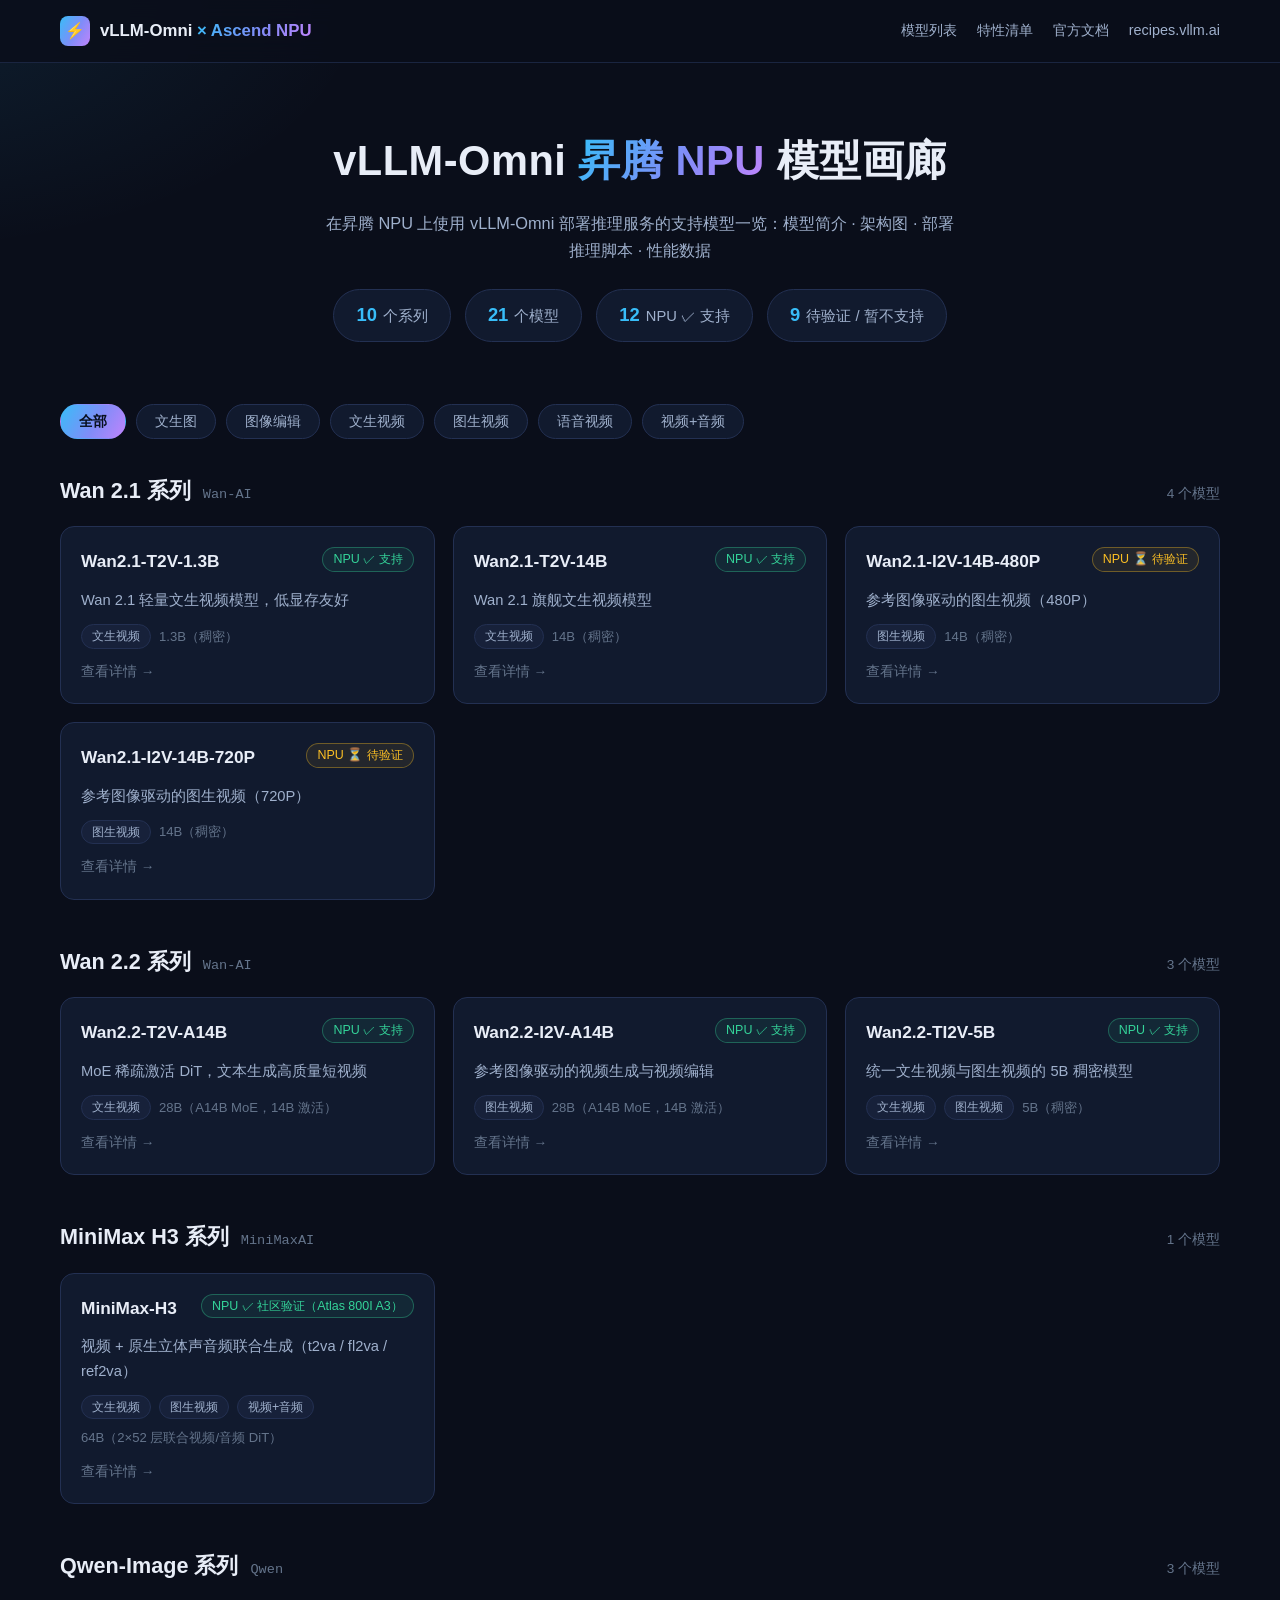
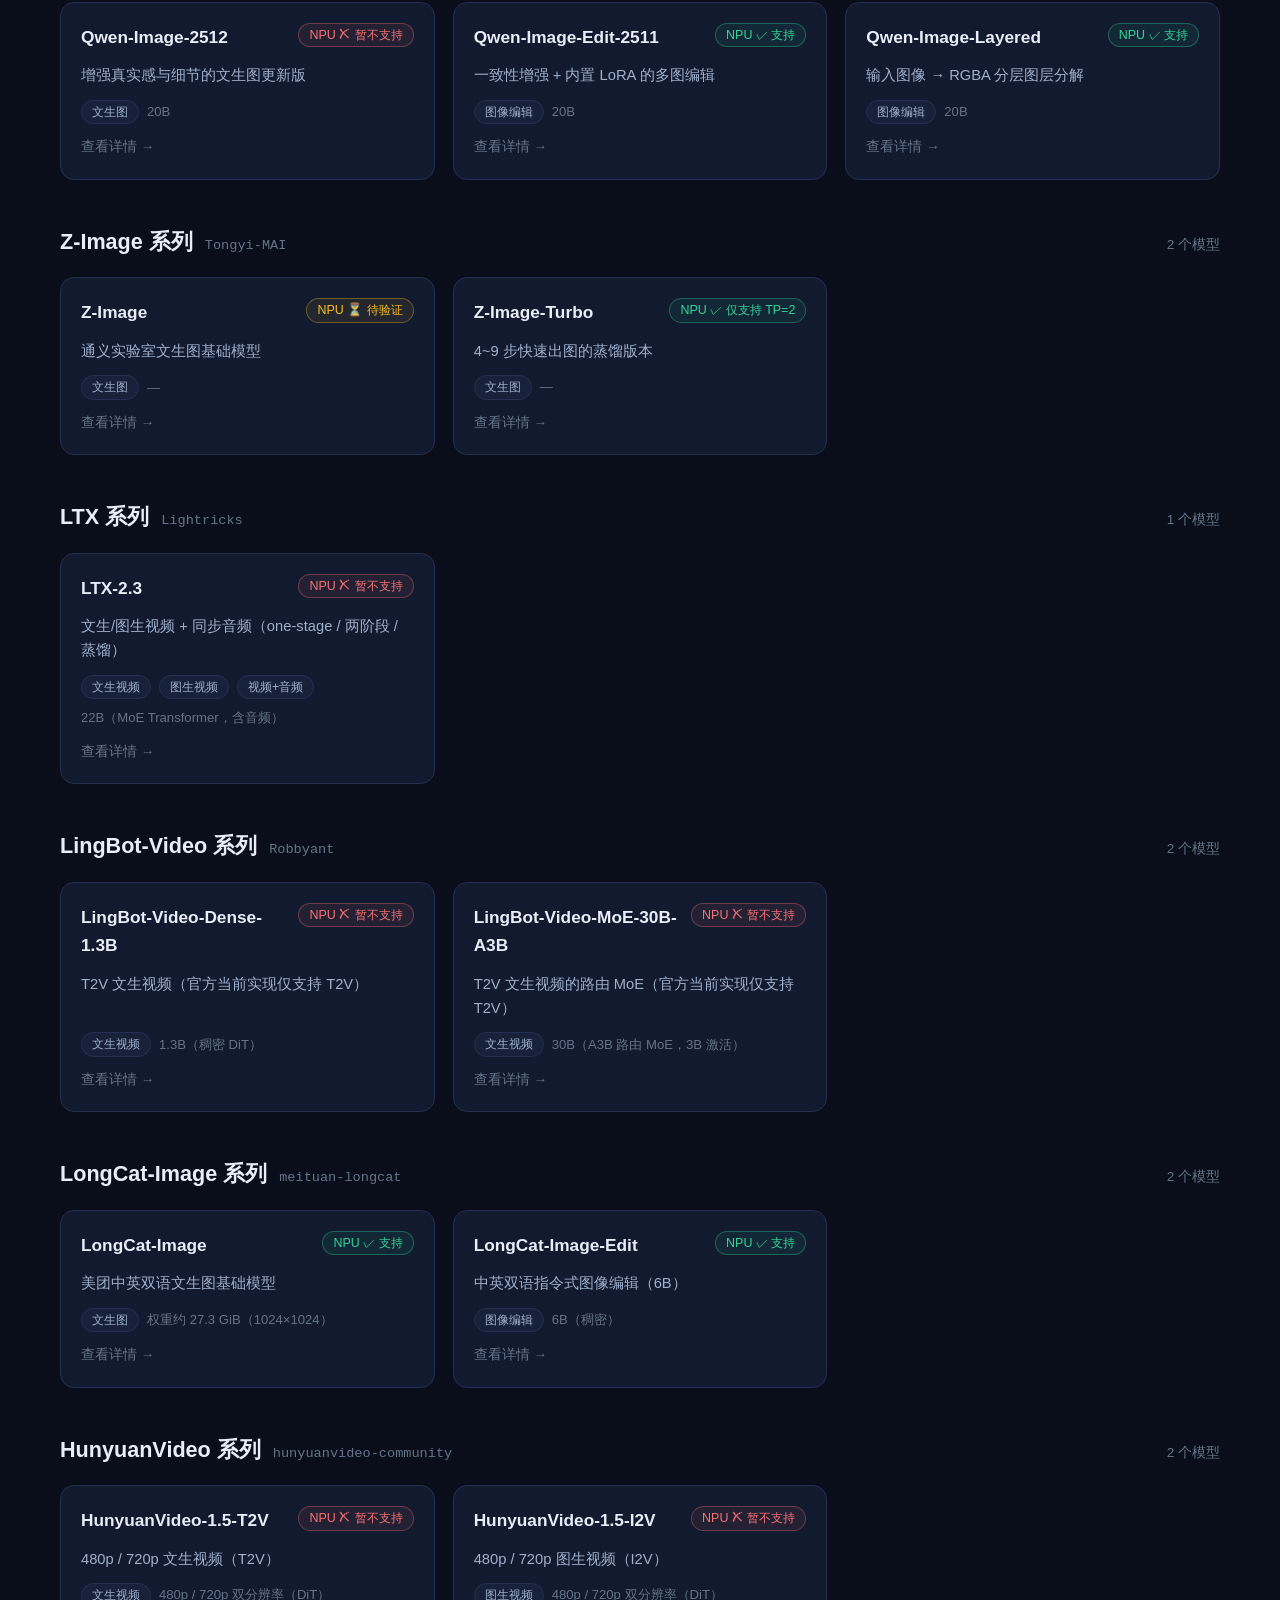
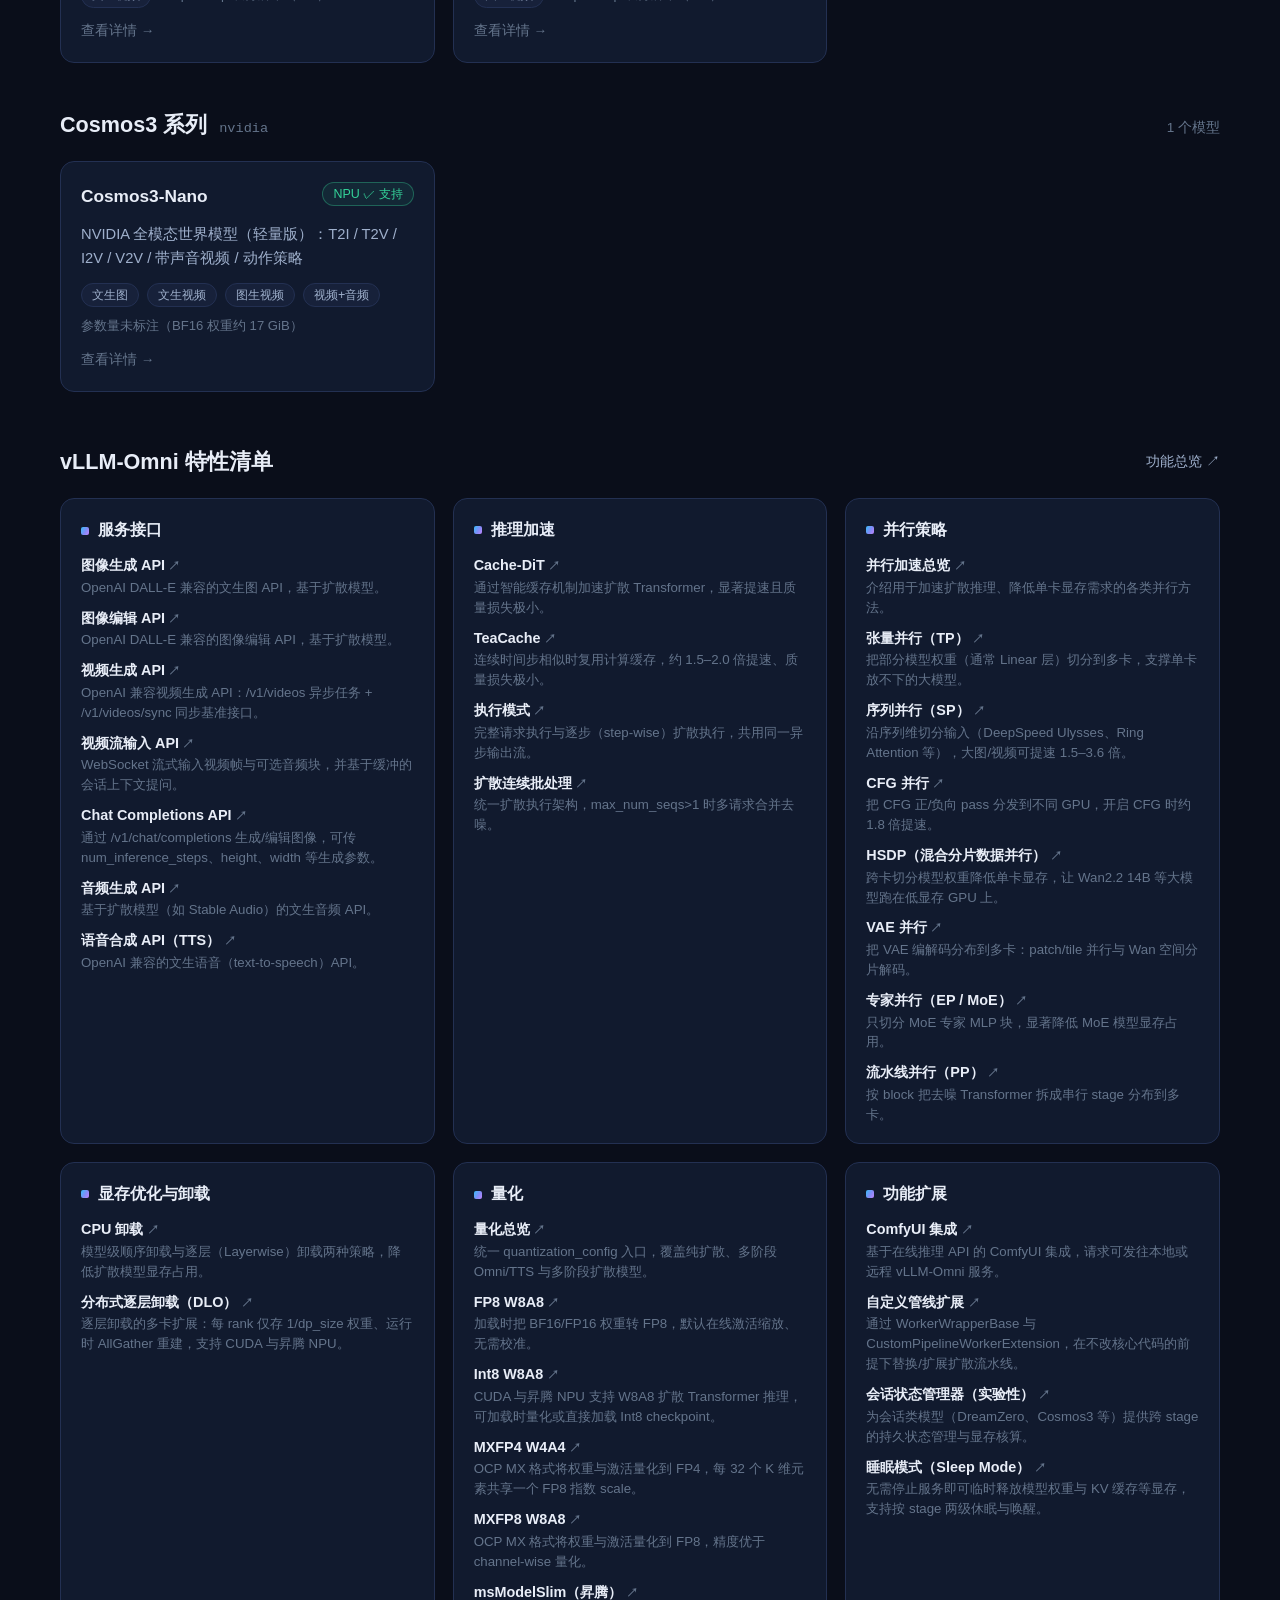
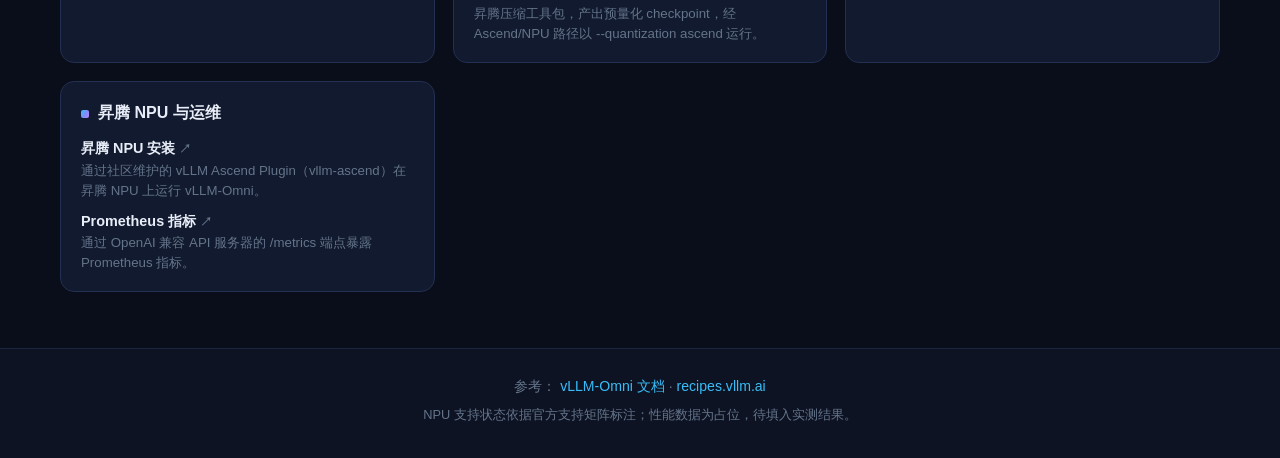
==== index.html @ f274305c "feat: Cosmos3-Super 替换为 Cosmos3-Nano（信息取自 ModelScope + 官方 Nano recipe，单卡 910B/910C NPU 部署）" ====
<!DOCTYPE html>
<html lang="zh-CN">
<head>
  <meta charset="UTF-8">
  <meta name="viewport" content="width=device-width, initial-scale=1.0">
  <title>vLLM-Omni × Ascend NPU 模型画廊</title>
  <link rel="stylesheet" href="assets/css/style.css?v=20260818k">
</head>
<body>
  <header class="site-header">
    <div class="container header-inner">
      <a class="brand" href="index.html">
        <span class="brand-mark">⚡</span>
        <span class="brand-text">vLLM-Omni <em>× Ascend NPU</em></span>
      </a>
      <nav class="site-nav">
        <a href="#models">模型列表</a>
        <a href="#features">特性清单</a>
        <a href="https://docs.vllm.com.cn/projects/vllm-omni/en/latest/" target="_blank" rel="noopener">官方文档</a>
        <a href="https://recipes.vllm.ai/" target="_blank" rel="noopener">recipes.vllm.ai</a>
      </nav>
    </div>
  </header>

  <section class="hero">
    <div class="container">
      <h1>vLLM-Omni <span class="grad">昇腾 NPU</span> 模型画廊</h1>
      <p class="hero-sub">
        在昇腾 NPU 上使用 vLLM-Omni 部署推理服务的支持模型一览：模型简介 · 架构图 · 部署推理脚本 · 性能数据
      </p>
      <div class="hero-stats" id="heroStats"></div>
    </div>
  </section>

  <main class="container" id="models">
    <div class="filters" id="filters"></div>
    <div id="seriesList"></div>

    <section class="site-section" id="features">
      <div class="site-section-head">
        <h2>vLLM-Omni 特性清单</h2>
        <a class="head-link" href="https://docs.vllm.com.cn/projects/vllm-omni/en/latest/features/" target="_blank" rel="noopener">功能总览 ↗</a>
      </div>
      <div class="feature-grid" id="featuresSection"></div>
    </section>
  </main>

  <footer class="site-footer">
    <div class="container">
      <p>
        参考：
        <a href="https://docs.vllm.com.cn/projects/vllm-omni/en/latest/" target="_blank" rel="noopener">vLLM-Omni 文档</a> ·
        <a href="https://recipes.vllm.ai/" target="_blank" rel="noopener">recipes.vllm.ai</a>
      </p>
      <p class="muted">NPU 支持状态依据官方支持矩阵标注；性能数据为占位，待填入实测结果。</p>
    </div>
  </footer>

  <script src="assets/js/data.js?v=20260818k"></script>
  <script src="assets/js/main.js?v=20260818k"></script>
</body>
</html>
---- assets/css/style.css ----
/* ============================================================
 * vLLM-Omni × Ascend NPU 模型画廊 —— 全局样式（深色科技风）
 * ============================================================ */

:root {
  --bg: #0a0e1a;
  --bg-soft: #0d1322;
  --surface: #111a2e;
  --surface-2: #17213a;
  --border: #233052;
  --border-soft: #1a2540;
  --text: #e8edf7;
  --text-2: #9fb0cc;
  --muted: #64748b;
  --accent: #38bdf8;
  --accent-2: #818cf8;
  --grad: linear-gradient(120deg, #38bdf8, #818cf8 55%, #c084fc);
  --green: #34d399;
  --red: #f87171;
  --amber: #fbbf24;
  --radius: 14px;
  --mono: ui-monospace, "SFMono-Regular", "JetBrains Mono", Menlo, Consolas, "Liberation Mono", monospace;
  --shadow: 0 10px 30px rgba(3, 8, 22, 0.55);
}

* { margin: 0; padding: 0; box-sizing: border-box; }

html { scroll-behavior: smooth; }

body {
  background:
    radial-gradient(1000px 500px at 85% -10%, rgba(129, 140, 248, 0.14), transparent 60%),
    radial-gradient(900px 460px at -10% 0%, rgba(56, 189, 248, 0.10), transparent 55%),
    var(--bg);
  color: var(--text);
  font-family: -apple-system, BlinkMacSystemFont, "Segoe UI", "PingFang SC", "Hiragino Sans GB", "Microsoft YaHei", "Noto Sans CJK SC", sans-serif;
  line-height: 1.65;
  min-height: 100vh;
  display: flex;
  flex-direction: column;
}

a { color: var(--accent); text-decoration: none; }
a:hover { text-decoration: underline; }

.container { width: min(1160px, 92%); margin: 0 auto; }

/* ---------- 顶部导航 ---------- */
.site-header {
  position: sticky; top: 0; z-index: 50;
  background: rgba(10, 14, 26, 0.82);
  backdrop-filter: blur(12px);
  border-bottom: 1px solid var(--border-soft);
}
.header-inner { display: flex; align-items: center; justify-content: space-between; height: 62px; }
.brand { display: flex; align-items: center; gap: 10px; color: var(--text); font-weight: 700; font-size: 1.05rem; }
.brand:hover { text-decoration: none; }
.brand-mark {
  width: 30px; height: 30px; border-radius: 8px;
  background: var(--grad); color: #081020;
  display: inline-flex; align-items: center; justify-content: center;
  font-size: 1rem; font-weight: 800;
}
.brand-text em { font-style: normal; background: var(--grad); -webkit-background-clip: text; background-clip: text; color: transparent; }
.site-nav { display: flex; gap: 20px; }
.site-nav a { color: var(--text-2); font-size: 0.9rem; }
.site-nav a:hover { color: var(--text); text-decoration: none; }

/* ---------- Hero ---------- */
.hero { padding: 64px 0 36px; text-align: center; }
.hero h1 {
  font-size: clamp(1.7rem, 4vw, 2.6rem);
  font-weight: 800; letter-spacing: 0.5px;
}
.hero h1 .grad { background: var(--grad); -webkit-background-clip: text; background-clip: text; color: transparent; }
.hero-sub { margin: 14px auto 0; max-width: 640px; color: var(--text-2); font-size: 1.02rem; }
.hero-stats { display: flex; justify-content: center; gap: 14px; margin-top: 26px; flex-wrap: wrap; }
.stat-pill {
  background: var(--surface); border: 1px solid var(--border);
  padding: 10px 22px; border-radius: 999px; font-size: 0.92rem;
}
.stat-pill b { color: var(--accent); font-size: 1.15rem; margin-right: 6px; }
.stat-pill span { color: var(--text-2); }

/* ---------- 筛选 chips ---------- */
.filters { display: flex; flex-wrap: wrap; gap: 10px; margin: 26px 0 34px; }
.chip {
  cursor: pointer; user-select: none;
  border: 1px solid var(--border); background: var(--surface);
  color: var(--text-2); padding: 7px 18px; border-radius: 999px;
  font-size: 0.9rem; transition: all 0.18s ease;
}
.chip:hover { color: var(--text); border-color: var(--accent); }
.chip.active { background: var(--grad); color: #081020; font-weight: 600; border-color: transparent; }

/* ---------- 系列分组与卡片 ---------- */
.series-section { margin-bottom: 44px; }
.series-head { display: flex; align-items: baseline; gap: 12px; margin-bottom: 18px; flex-wrap: wrap; }
.series-head h2 { font-size: 1.35rem; font-weight: 700; }
.series-org { color: var(--muted); font-size: 0.85rem; font-family: var(--mono); }
.series-count { margin-left: auto; color: var(--muted); font-size: 0.85rem; }

.cards { display: grid; grid-template-columns: repeat(auto-fill, minmax(300px, 1fr)); gap: 18px; }

.card {
  display: flex; flex-direction: column; gap: 12px;
  background: var(--surface); border: 1px solid var(--border);
  border-radius: var(--radius); padding: 20px;
  color: var(--text);
  transition: transform 0.18s ease, border-color 0.18s ease, box-shadow 0.18s ease;
  animation: fadeUp 0.35s ease both;
}
.card:hover {
  text-decoration: none; transform: translateY(-3px);
  border-color: var(--accent); box-shadow: var(--shadow);
}
.card-top { display: flex; align-items: flex-start; justify-content: space-between; gap: 10px; }
.card-name { font-size: 1.08rem; font-weight: 700; color: var(--text); }
.card:hover .card-name { color: var(--accent); }
.card-summary { color: var(--text-2); font-size: 0.92rem; flex: 1; }
.card-meta { display: flex; flex-wrap: wrap; align-items: center; gap: 8px; }
.card-params { color: var(--muted); font-size: 0.82rem; }
.card-more { color: var(--muted); font-size: 0.85rem; }
.card:hover .card-more { color: var(--accent); }

@keyframes fadeUp { from { opacity: 0; transform: translateY(10px); } to { opacity: 1; transform: none; } }

/* ---------- 徽章 ---------- */
.badge {
  display: inline-flex; align-items: center; gap: 4px;
  font-size: 0.78rem; line-height: 1; padding: 5px 10px;
  border-radius: 999px; border: 1px solid var(--border);
  color: var(--text-2); background: var(--surface-2); white-space: nowrap;
}
.badge-npu.ok { color: var(--green); border-color: rgba(52, 211, 153, 0.35); background: rgba(52, 211, 153, 0.08); }
.badge-npu.no { color: var(--red); border-color: rgba(248, 113, 113, 0.35); background: rgba(248, 113, 113, 0.08); }
.badge-npu.warn { color: var(--amber); border-color: rgba(251, 191, 36, 0.35); background: rgba(251, 191, 36, 0.08); }

/* ---------- 详情页 ---------- */
.breadcrumb { margin: 26px 0 8px; font-size: 0.88rem; color: var(--muted); }
.breadcrumb a { color: var(--text-2); }
.breadcrumb .sep { margin: 0 8px; color: var(--muted); }

.page-head { padding: 18px 0 8px; }
.page-head h1 { font-size: clamp(1.5rem, 3.4vw, 2.1rem); font-weight: 800; }
.meta-badges { display: flex; flex-wrap: wrap; align-items: center; gap: 10px; margin-top: 14px; }
.hf-link { font-family: var(--mono); font-size: 0.82rem; color: var(--text-2); }
.hf-link:hover { color: var(--accent); }

.section { margin-top: 40px; }
.section-title {
  display: flex; align-items: center; gap: 12px;
  font-size: 1.25rem; font-weight: 700; margin-bottom: 16px;
  padding-bottom: 10px; border-bottom: 1px solid var(--border-soft);
}
.sec-no {
  font-family: var(--mono); font-size: 0.85rem; color: #081020; font-weight: 700;
  background: var(--grad); padding: 3px 10px; border-radius: 7px;
}
.prose p { margin-bottom: 10px; color: var(--text-2); }
.prose strong { color: var(--text); }
.prose p:last-child { margin-bottom: 0; }

/* ---------- 架构图占位 ---------- */
.arch-placeholder {
  border: 2px dashed var(--border); border-radius: var(--radius);
  background: var(--bg-soft);
  min-height: 220px;
  display: flex; flex-direction: column; align-items: center; justify-content: center;
  gap: 6px; color: var(--muted); text-align: center; padding: 24px;
  margin-bottom: 18px;
}
.arch-icon { font-size: 2rem; opacity: 0.6; }
.arch-placeholder .ph-title { color: var(--text-2); font-size: 1rem; }
.arch-placeholder .ph-sub { font-size: 0.85rem; }

/* ---------- 代码块 ---------- */
.code-block {
  background: #0b1120; border: 1px solid var(--border);
  border-radius: var(--radius); overflow: hidden; margin-bottom: 18px;
}
.code-head {
  display: flex; align-items: center; gap: 10px;
  padding: 9px 14px; background: var(--surface-2);
  border-bottom: 1px solid var(--border-soft);
}
.code-head .cb-title { font-size: 0.88rem; color: var(--text); font-weight: 600; }
.code-head .cb-lang { font-size: 0.72rem; color: var(--muted); font-family: var(--mono); }
.copy-btn {
  margin-left: auto; cursor: pointer;
  background: transparent; color: var(--text-2);
  border: 1px solid var(--border); border-radius: 7px;
  font-size: 0.78rem; padding: 4px 12px;
  transition: all 0.15s ease; font-family: inherit;
}
.copy-btn:hover { color: var(--text); border-color: var(--accent); }
.code-block pre {
  padding: 16px 18px; overflow-x: auto;
  font-family: var(--mono); font-size: 0.83rem; line-height: 1.7;
  color: #c9d6ee; white-space: pre;
}
.code-block code { font-family: inherit; }

.code-note { font-size: 0.85rem; color: var(--muted); margin: -8px 0 18px; }

/* ---------- 性能数据表 ---------- */
.perf-hint {
  font-size: 0.86rem; color: var(--amber);
  background: rgba(251, 191, 36, 0.07); border: 1px solid rgba(251, 191, 36, 0.28);
  border-radius: 10px; padding: 10px 14px; margin-bottom: 14px;
}
.perf-table { width: 100%; border-collapse: collapse; font-size: 0.88rem; }
.perf-table th, .perf-table td {
  border: 1px solid var(--border-soft); padding: 10px 14px; text-align: left;
}
.perf-table thead th { background: var(--surface-2); color: var(--text); font-weight: 600; white-space: nowrap; }
.perf-table tbody td { color: var(--text-2); }
.perf-empty td { text-align: center; color: var(--muted); padding: 26px 14px; }
.table-wrap { overflow-x: auto; border: 1px solid var(--border-soft); border-radius: 10px; }

/* ---------- 参考资料 ---------- */
.ref-list { list-style: none; display: flex; flex-direction: column; gap: 8px; }
.ref-list li::before { content: "↗"; color: var(--accent); margin-right: 8px; }
.ref-list a { color: var(--text-2); font-size: 0.92rem; }
.ref-list a:hover { color: var(--accent); }

/* ---------- 空态 / 错误态 ---------- */
.not-found {
  text-align: center; padding: 90px 20px; color: var(--muted);
}
.not-found .nf-code { font-size: 3rem; font-weight: 800; color: var(--text-2); font-family: var(--mono); }

/* ---------- 特性清单 ---------- */
.site-section { margin: 52px 0 56px; }
.site-section-head { display: flex; align-items: center; gap: 12px; margin-bottom: 18px; flex-wrap: wrap; }
.site-section-head h2 { font-size: 1.35rem; font-weight: 700; }
.head-link { margin-left: auto; font-size: 0.88rem; color: var(--text-2); }
.head-link:hover { color: var(--accent); text-decoration: none; }

.feature-grid { display: grid; grid-template-columns: repeat(auto-fill, minmax(320px, 1fr)); gap: 18px; }
.feature-cat {
  background: var(--surface); border: 1px solid var(--border);
  border-radius: var(--radius); padding: 18px 20px;
  animation: fadeUp 0.35s ease both;
}
.feature-cat-title {
  font-size: 1rem; font-weight: 700; color: var(--text);
  display: flex; align-items: center; gap: 9px; margin-bottom: 12px;
}
.feature-cat-title::before {
  content: ""; width: 8px; height: 8px; border-radius: 2px;
  background: var(--grad); display: inline-block; flex: none;
}
.feature-list { list-style: none; display: flex; flex-direction: column; gap: 10px; }
.feature-list li { font-size: 0.9rem; line-height: 1.5; }
.feature-list a { color: var(--text); font-weight: 600; }
.feature-list a::after { content: " ↗"; color: var(--muted); font-size: 0.75rem; }
.feature-list a:hover { color: var(--accent); text-decoration: none; }
.feature-desc { display: block; color: var(--muted); font-size: 0.83rem; margin-top: 1px; }

/* ---------- 页脚 ---------- */
.site-footer {
  margin-top: auto; border-top: 1px solid var(--border-soft);
  background: var(--bg-soft); padding: 26px 0;
  text-align: center; color: var(--muted); font-size: 0.88rem;
}
.site-footer p { margin-bottom: 6px; }
.site-footer .muted { font-size: 0.8rem; }

/* ---------- 响应式 ---------- */
@media (max-width: 720px) {
  .header-inner { height: auto; padding: 12px 0; flex-wrap: wrap; gap: 8px; }
  .site-nav { gap: 14px; }
  .series-count { margin-left: 0; }
  .hero { padding: 44px 0 26px; }
  .cards { grid-template-columns: 1fr; }
}
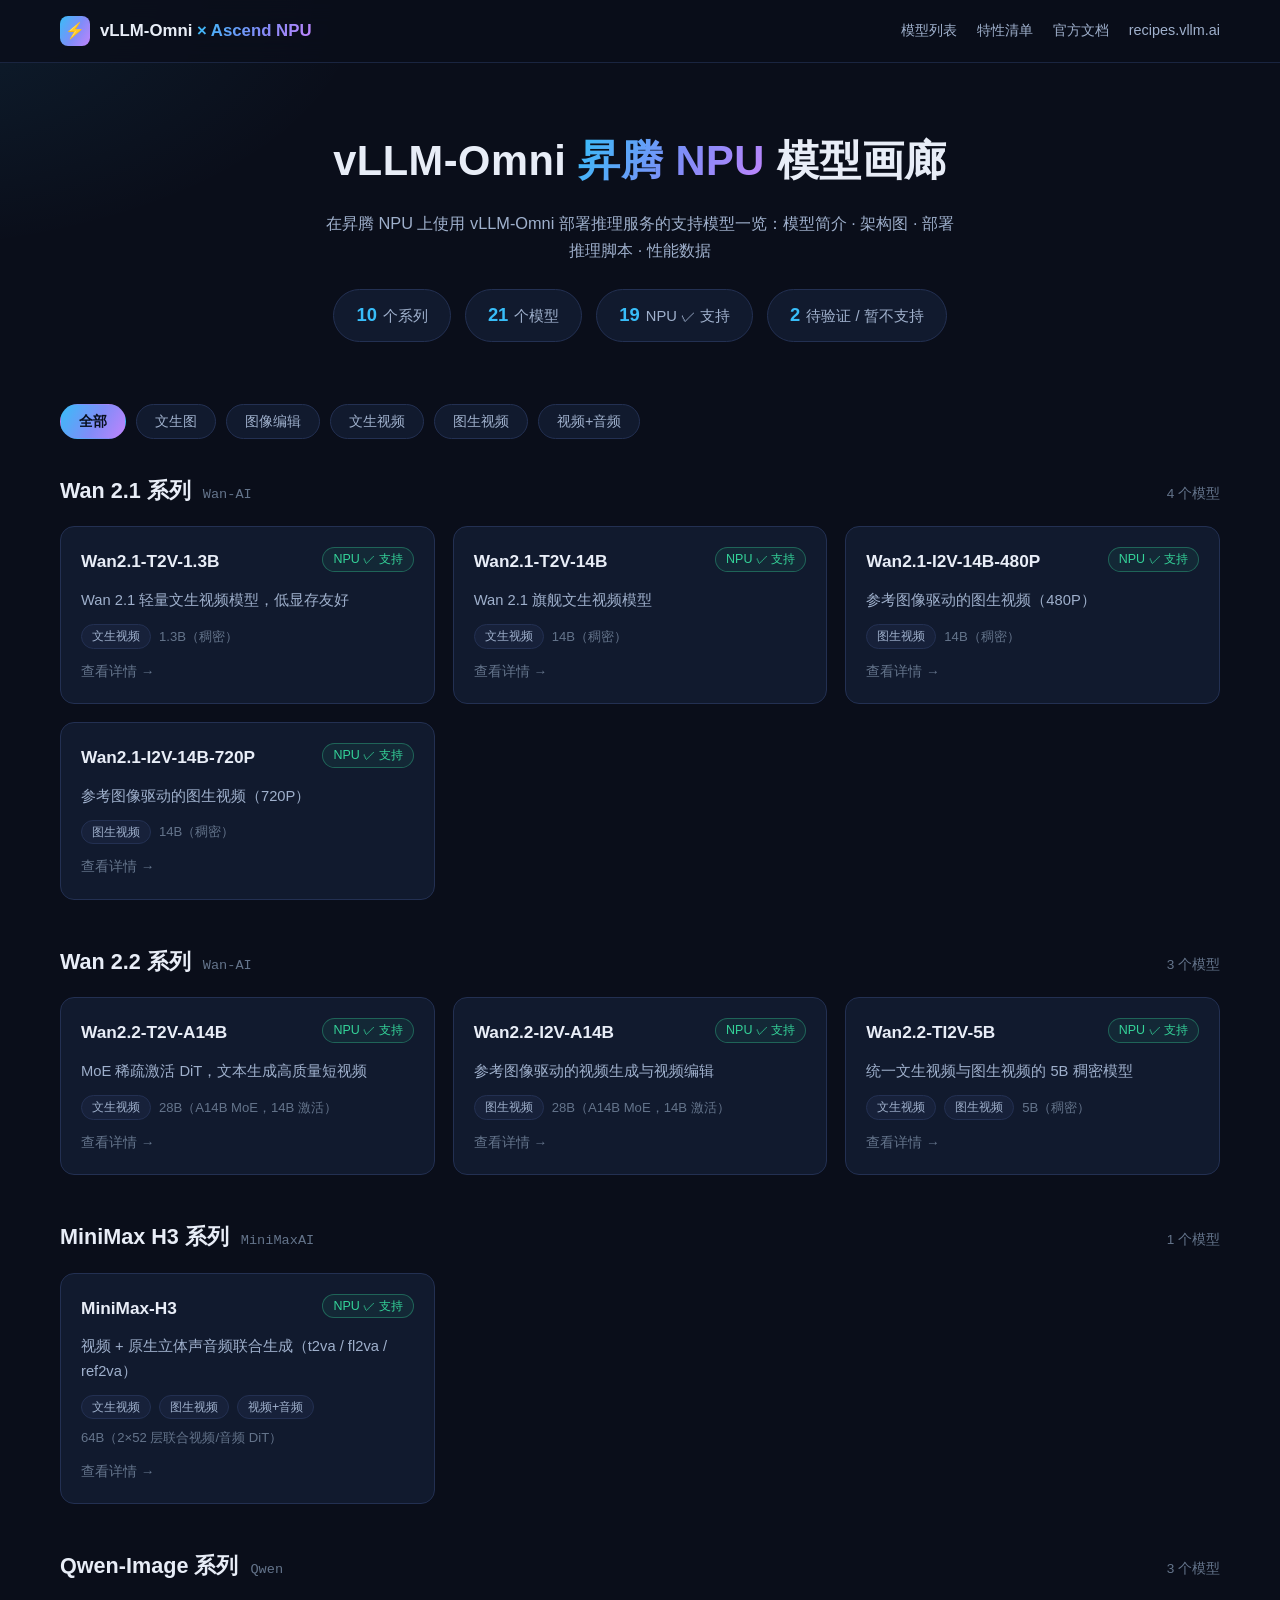
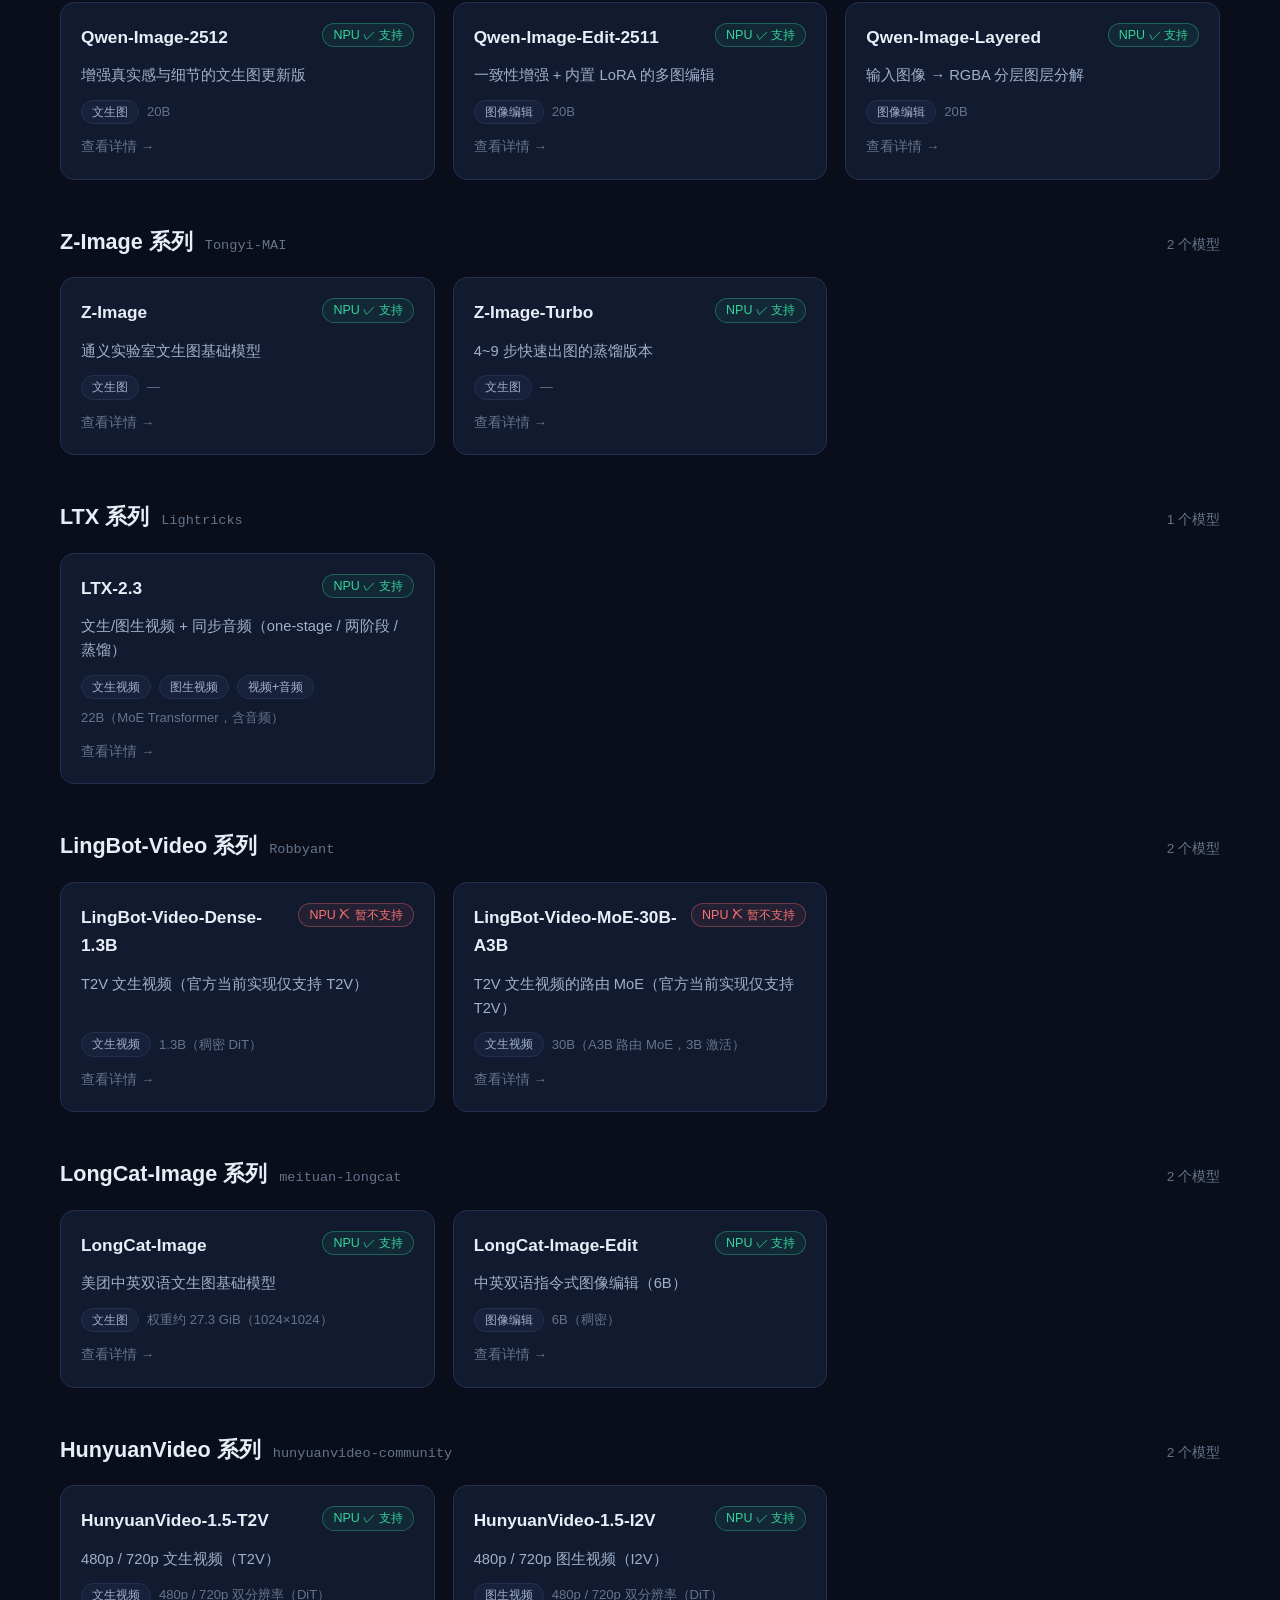
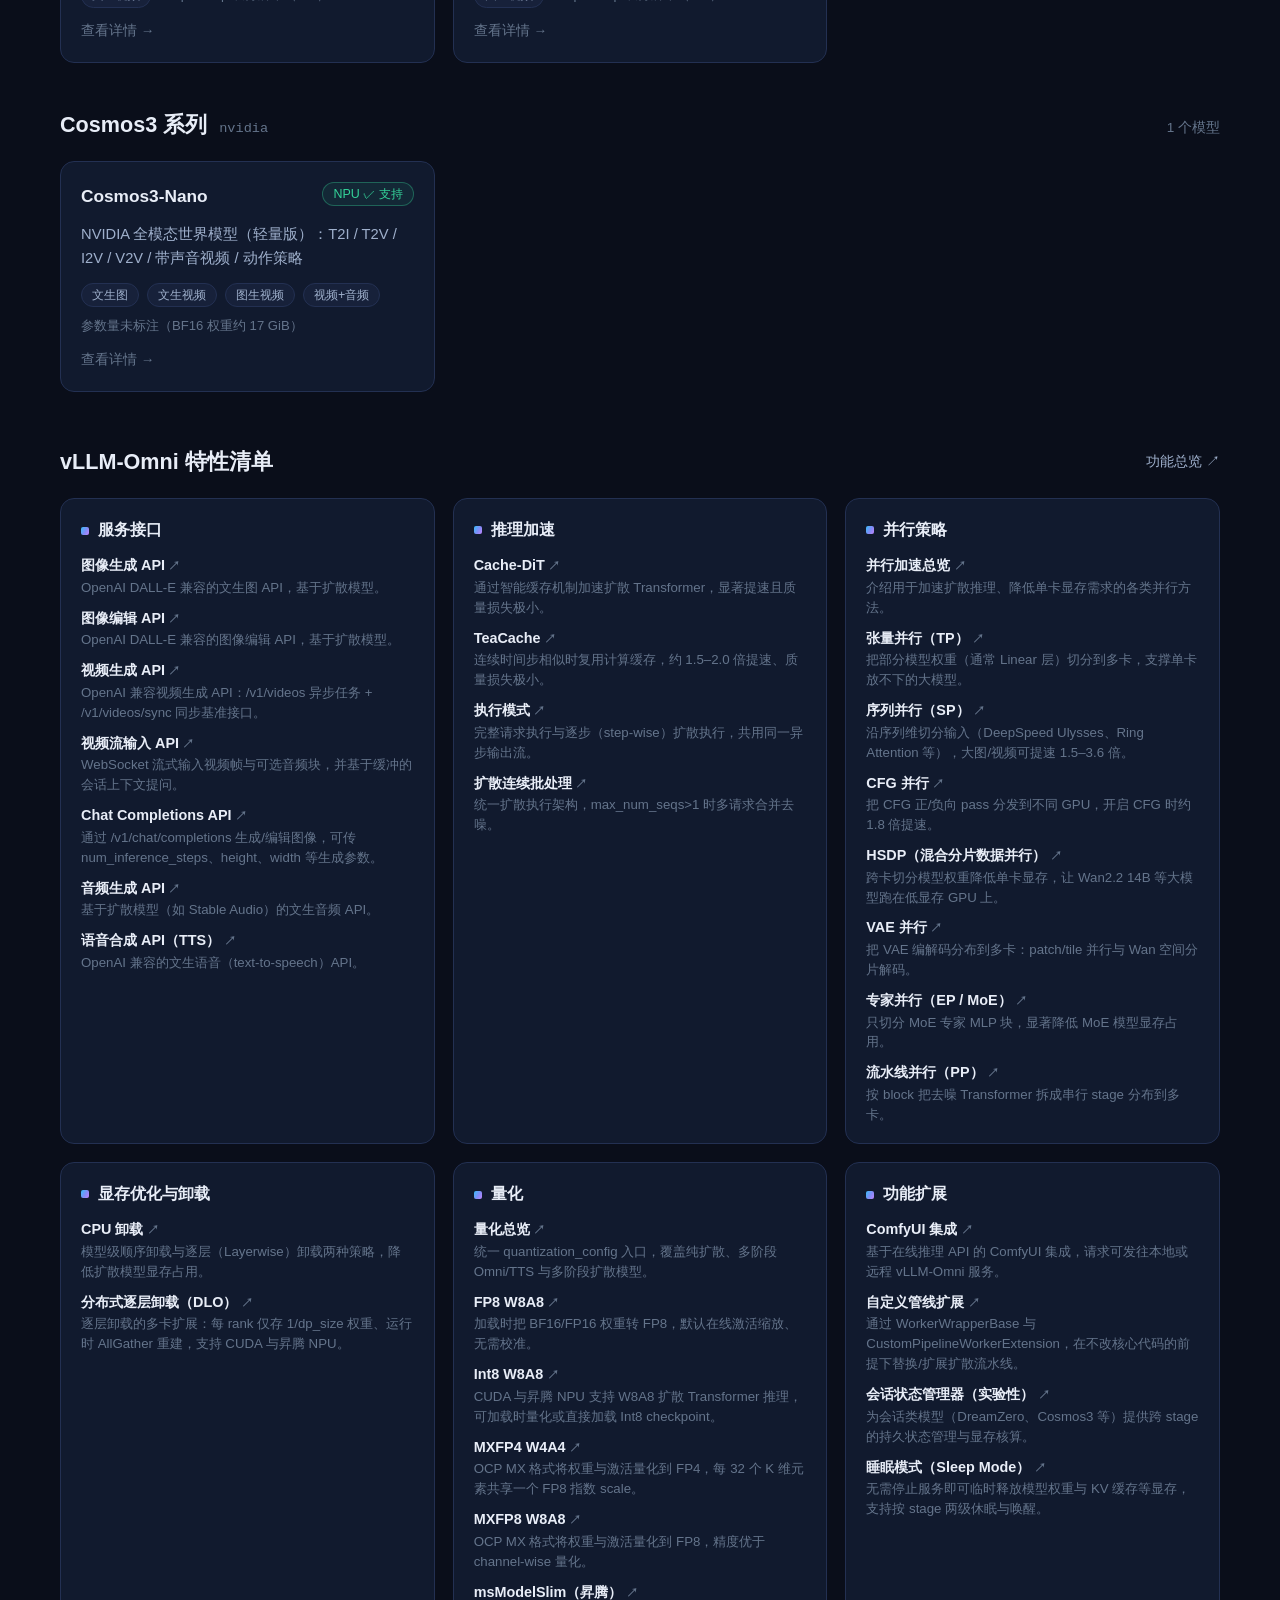
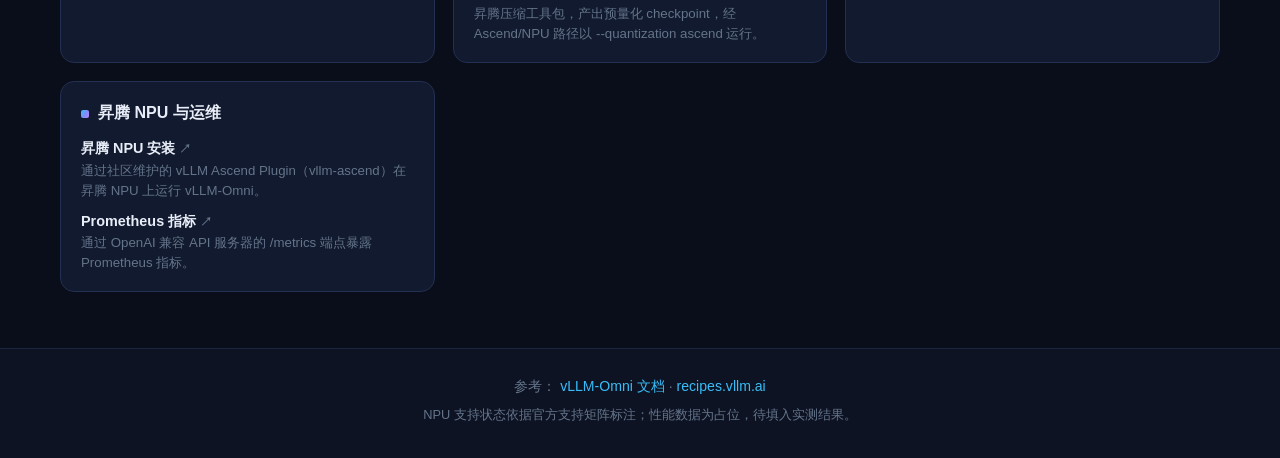
==== commit 673f9c1c: "NPU support: minimax-h3, z-image-turbo; details page: inference showcase with dynamic media loading" ====
--- a/index.html
+++ b/index.html
@@ -4,7 +4,7 @@
   <meta charset="UTF-8">
   <meta name="viewport" content="width=device-width, initial-scale=1.0">
   <title>vLLM-Omni × Ascend NPU 模型画廊</title>
-  <link rel="stylesheet" href="assets/css/style.css?v=20260818k">
+  <link rel="stylesheet" href="assets/css/style.css?v=20260824e">
 </head>
 <body>
   <header class="site-header">
@@ -56,7 +56,7 @@
     </div>
   </footer>
 
-  <script src="assets/js/data.js?v=20260818k"></script>
-  <script src="assets/js/main.js?v=20260818k"></script>
+  <script src="assets/js/data.js?v=20260824e"></script>
+  <script src="assets/js/main.js?v=20260824e"></script>
 </body>
 </html>
--- a/assets/css/style.css
+++ b/assets/css/style.css
@@ -157,22 +157,34 @@
   font-family: var(--mono); font-size: 0.85rem; color: #081020; font-weight: 700;
   background: var(--grad); padding: 3px 10px; border-radius: 7px;
 }
-.prose p { margin-bottom: 10px; color: var(--text-2); }
+.prose p { margin-bottom: 10px; color: var(--text-2); line-height: 1.75; }
 .prose strong { color: var(--text); }
 .prose p:last-child { margin-bottom: 0; }
-
-/* ---------- 架构图占位 ---------- */
-.arch-placeholder {
-  border: 2px dashed var(--border); border-radius: var(--radius);
-  background: var(--bg-soft);
-  min-height: 220px;
-  display: flex; flex-direction: column; align-items: center; justify-content: center;
-  gap: 6px; color: var(--muted); text-align: center; padding: 24px;
-  margin-bottom: 18px;
-}
-.arch-icon { font-size: 2rem; opacity: 0.6; }
-.arch-placeholder .ph-title { color: var(--text-2); font-size: 1rem; }
-.arch-placeholder .ph-sub { font-size: 0.85rem; }
+.prose a { color: var(--accent); }
+.prose a:hover { text-decoration: underline; }
+/* markdown 渲染元素（README.md → 简介区块） */
+.prose .md-h { margin: 18px 0 10px; color: var(--text); }
+.prose .md-h:first-child { margin-top: 0; }
+.prose h2.md-h { font-size: 1.15rem; }
+.prose h3.md-h { font-size: 1.05rem; }
+.prose h4.md-h { font-size: 0.98rem; }
+.prose ul, .prose ol { margin: 0 0 12px; padding-left: 22px; }
+.prose li { margin-bottom: 6px; color: var(--text-2); line-height: 1.7; }
+.prose li::marker { color: var(--accent); }
+.prose code {
+  font-family: var(--mono); font-size: 0.85em;
+  background: var(--surface-2); border: 1px solid var(--border-soft);
+  border-radius: 5px; padding: 1px 6px; color: var(--text);
+}
+.prose pre {
+  background: #0b1120; border: 1px solid var(--border); border-radius: var(--radius);
+  padding: 14px 16px; overflow-x: auto; margin-bottom: 12px;
+}
+.prose pre code {
+  background: transparent; border: none; padding: 0;
+  color: #c9d6ee; font-size: 0.83rem; line-height: 1.7;
+}
+.prose .table-wrap { margin: 12px 0; }
 
 /* ---------- 代码块 ---------- */
 .code-block {
@@ -209,6 +221,43 @@
   background: rgba(251, 191, 36, 0.07); border: 1px solid rgba(251, 191, 36, 0.28);
   border-radius: 10px; padding: 10px 14px; margin-bottom: 14px;
 }
+
+/* ---------- 推理展示框 ---------- */
+.showcase-placeholder {
+  display: flex;
+  flex-direction: column;
+  align-items: center;
+  justify-content: center;
+  min-height: 220px;
+  background: var(--surface);
+  border: 2px dashed var(--border);
+  border-radius: var(--radius);
+  padding: 30px;
+  color: var(--muted);
+  user-select: none;
+}
+.showcase-icon { font-size: 2.6rem; margin-bottom: 12px; opacity: 0.4; }
+.showcase-text { font-size: 1rem; color: var(--text-2); margin-bottom: 6px; font-weight: 600; }
+.showcase-hint { font-size: 0.85rem; color: var(--muted); }
+
+/* 展示框内的媒体元素 */
+.showcase-media {
+  display: flex;
+  flex-direction: column;
+  align-items: center;
+  gap: 16px;
+}
+.showcase-media-item {
+  max-width: 100%;
+  height: auto;
+  border-radius: var(--radius);
+  border: 1px solid var(--border);
+  background: #000;
+}
+.showcase-media video.showcase-media-item {
+  width: 100%;
+}
+
 .perf-table { width: 100%; border-collapse: collapse; font-size: 0.88rem; }
 .perf-table th, .perf-table td {
   border: 1px solid var(--border-soft); padding: 10px 14px; text-align: left;
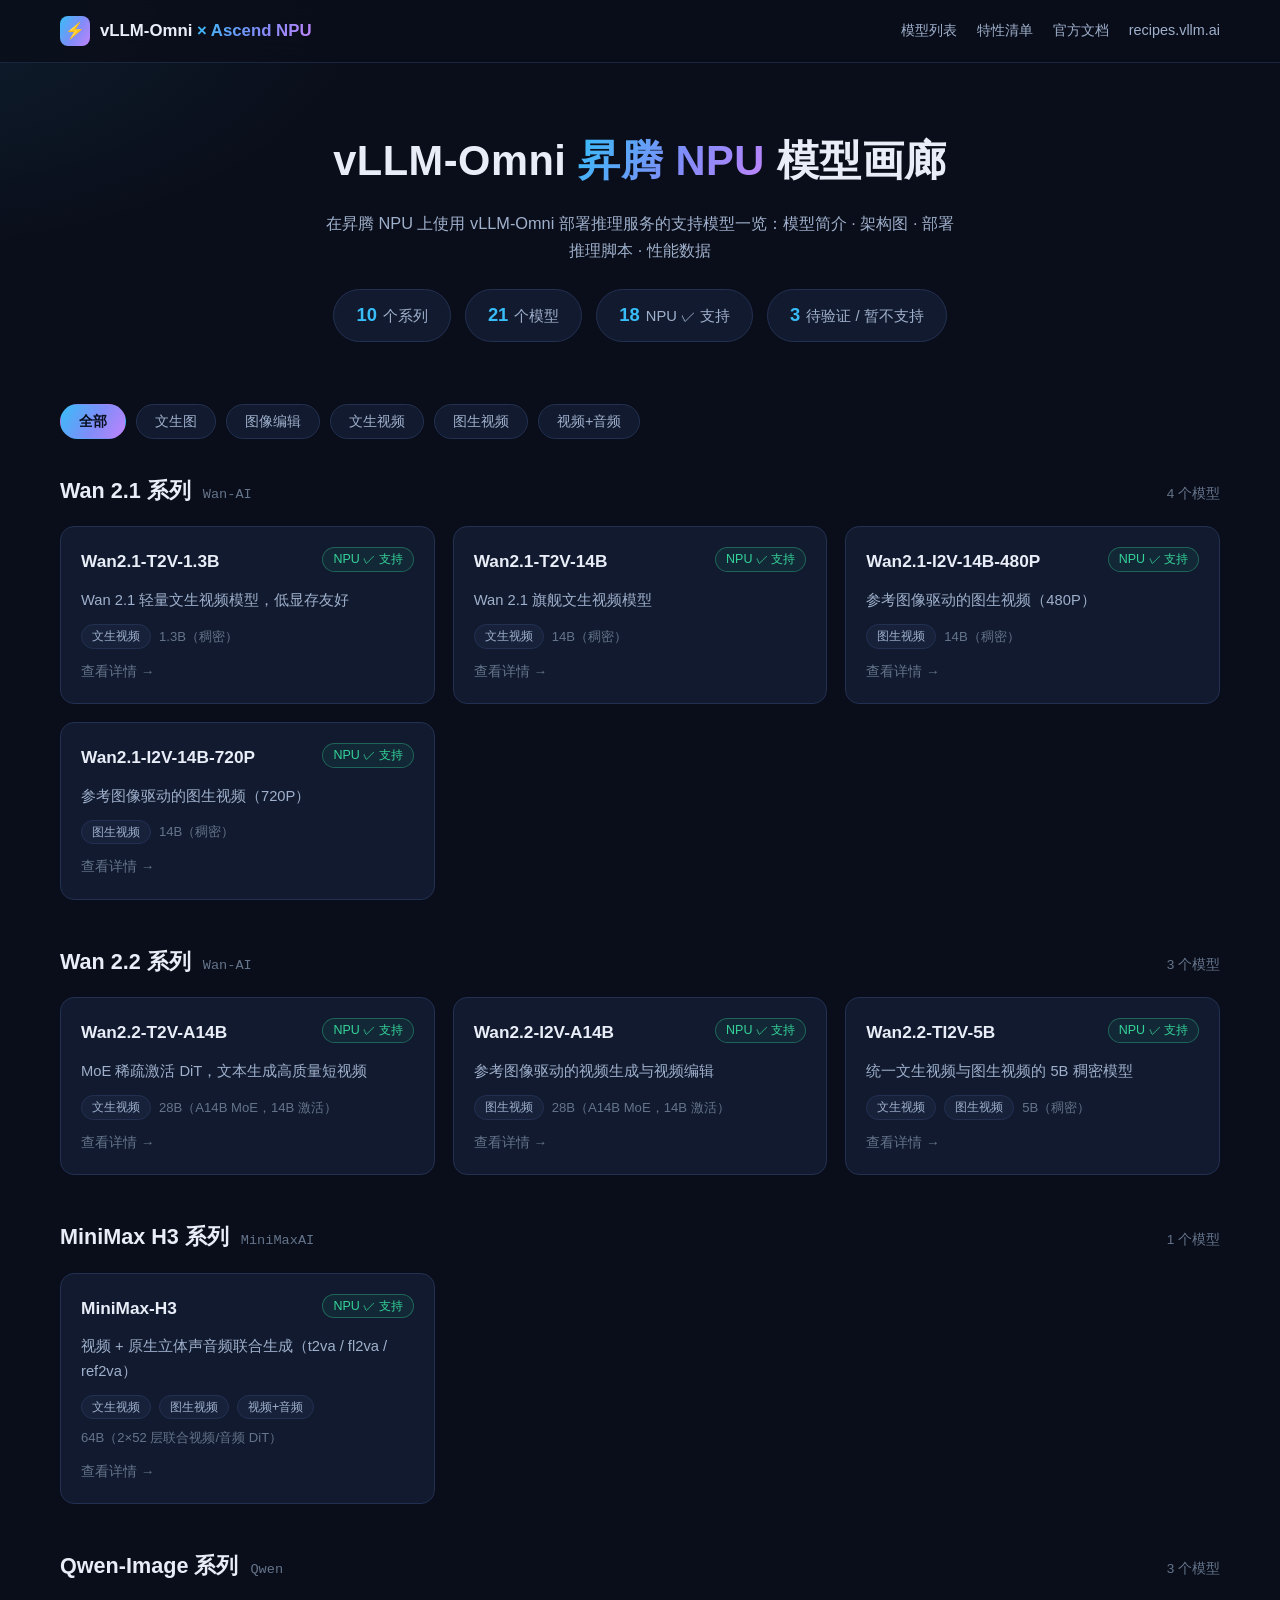
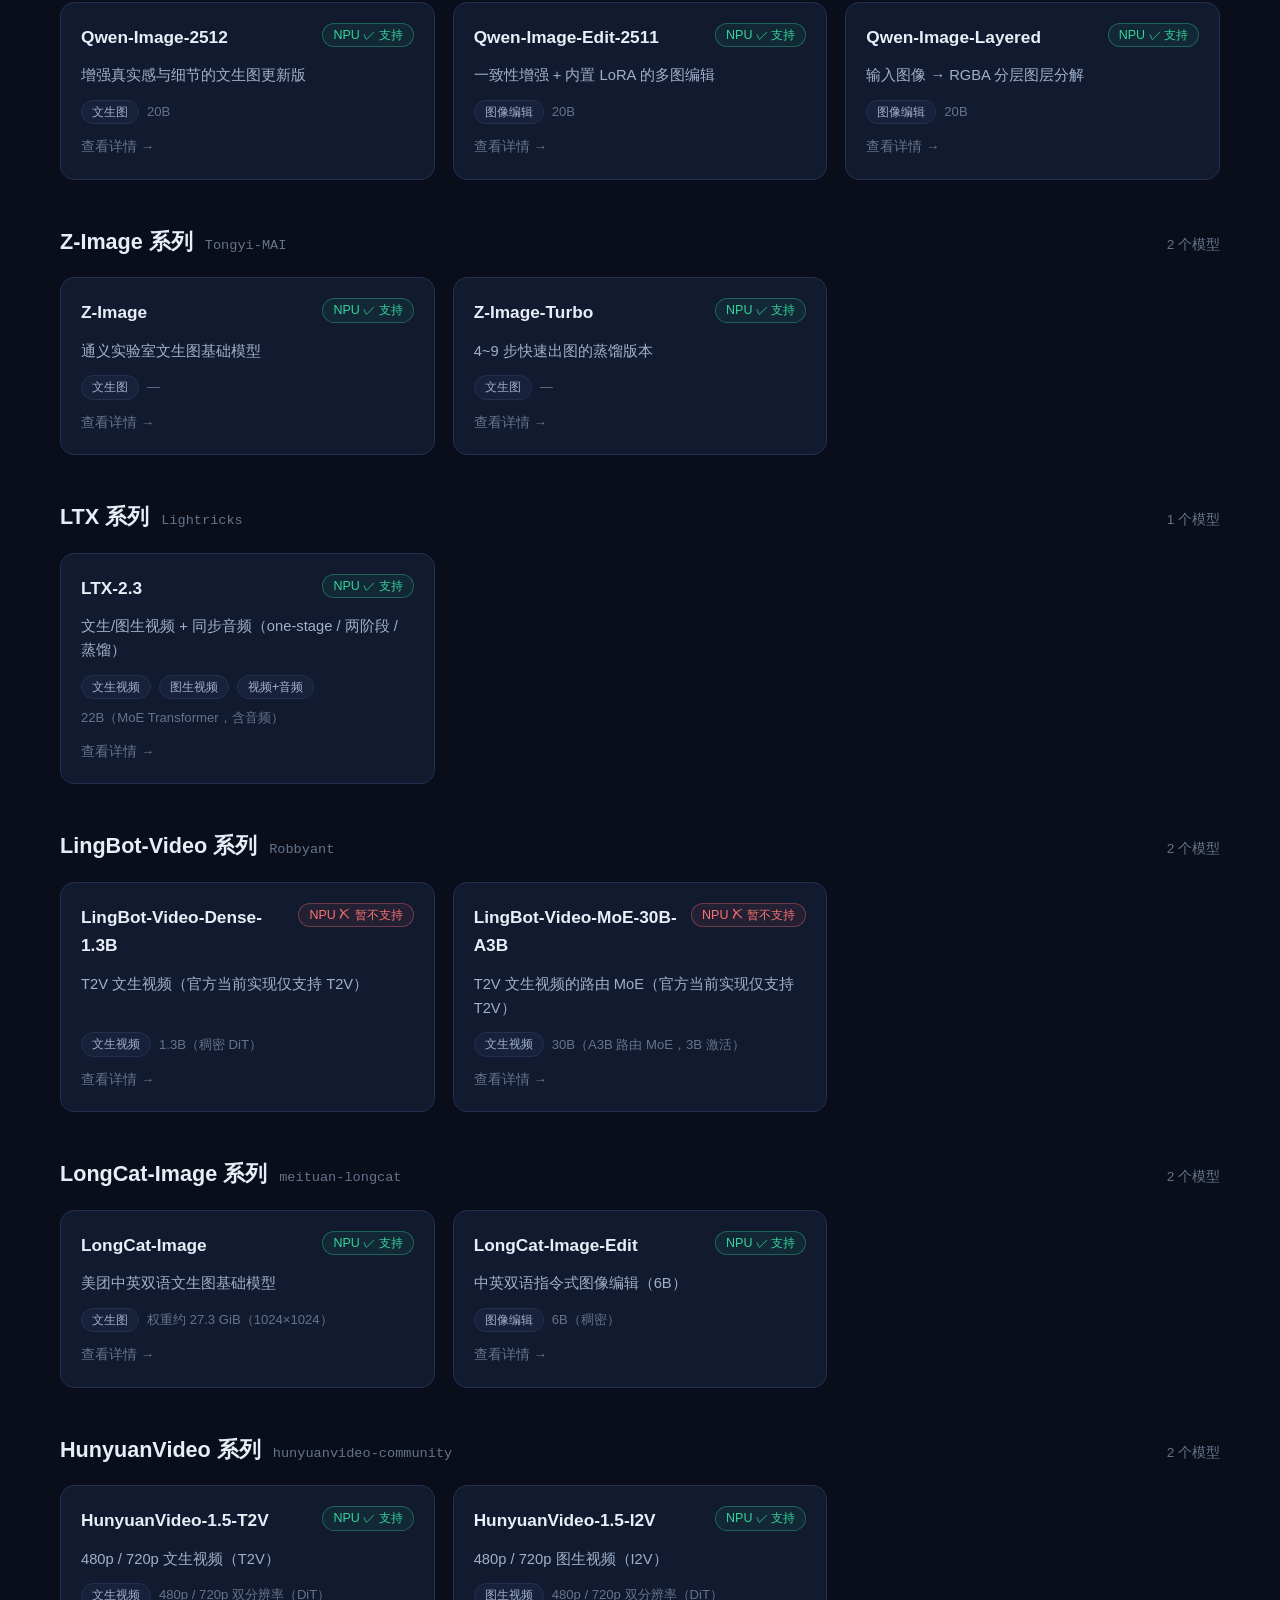
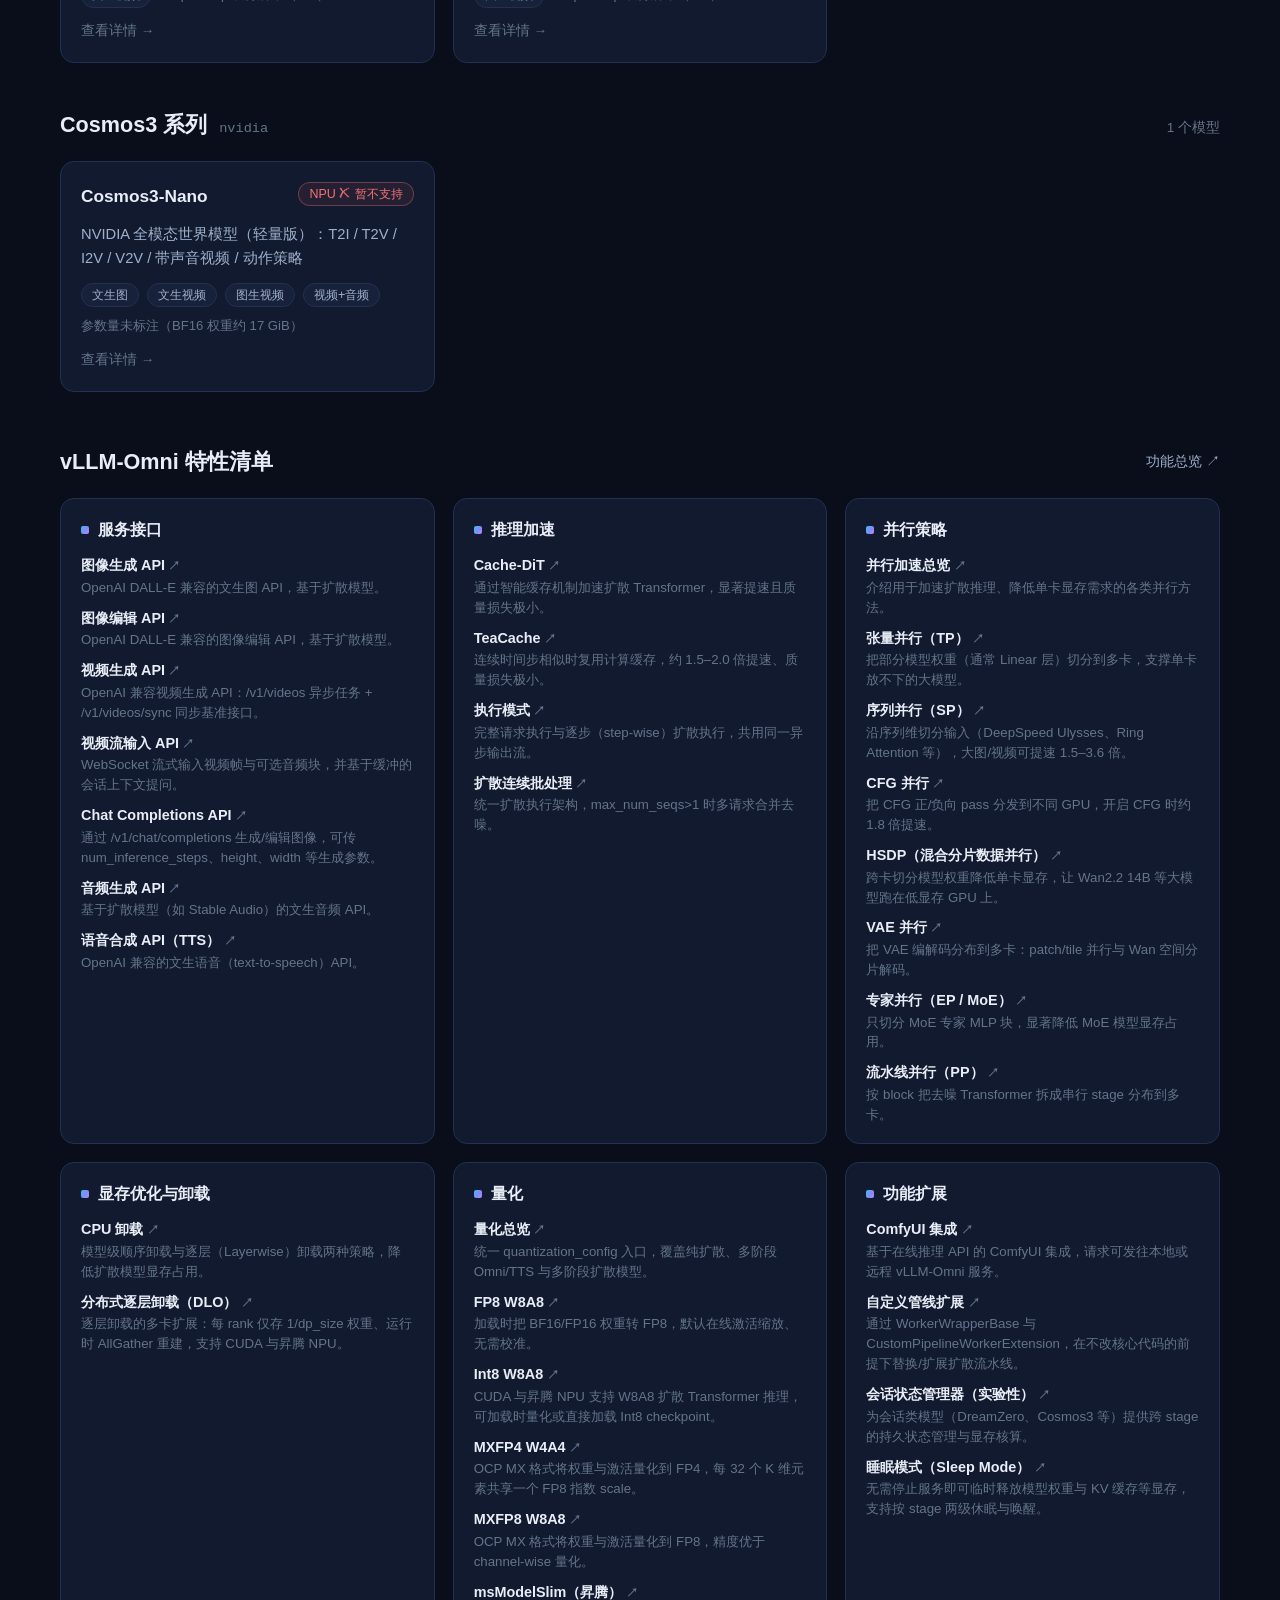
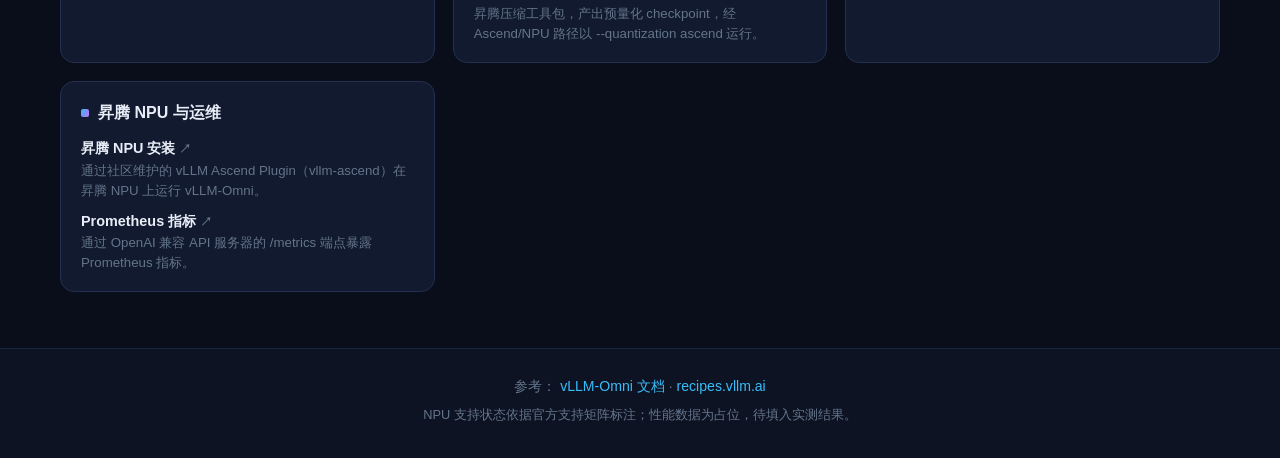
==== commit fa33f718: "feat: details page media caption; cosmos3 marked as not NPU supported" ====
--- a/index.html
+++ b/index.html
@@ -4,7 +4,7 @@
   <meta charset="UTF-8">
   <meta name="viewport" content="width=device-width, initial-scale=1.0">
   <title>vLLM-Omni × Ascend NPU 模型画廊</title>
-  <link rel="stylesheet" href="assets/css/style.css?v=20260824e">
+  <link rel="stylesheet" href="assets/css/style.css?v=20260824f">
 </head>
 <body>
   <header class="site-header">
@@ -56,7 +56,7 @@
     </div>
   </footer>
 
-  <script src="assets/js/data.js?v=20260824e"></script>
-  <script src="assets/js/main.js?v=20260824e"></script>
+  <script src="assets/js/data.js?v=20260824f"></script>
+  <script src="assets/js/main.js?v=20260824f"></script>
 </body>
 </html>
--- a/assets/css/style.css
+++ b/assets/css/style.css
@@ -257,6 +257,18 @@
 .showcase-media video.showcase-media-item {
   width: 100%;
 }
+.showcase-figure {
+  margin: 0;
+  display: flex;
+  flex-direction: column;
+  align-items: center;
+  gap: 6px;
+}
+.showcase-caption {
+  font-size: 0.82rem;
+  color: var(--muted);
+  font-family: var(--mono);
+}
 
 .perf-table { width: 100%; border-collapse: collapse; font-size: 0.88rem; }
 .perf-table th, .perf-table td {
